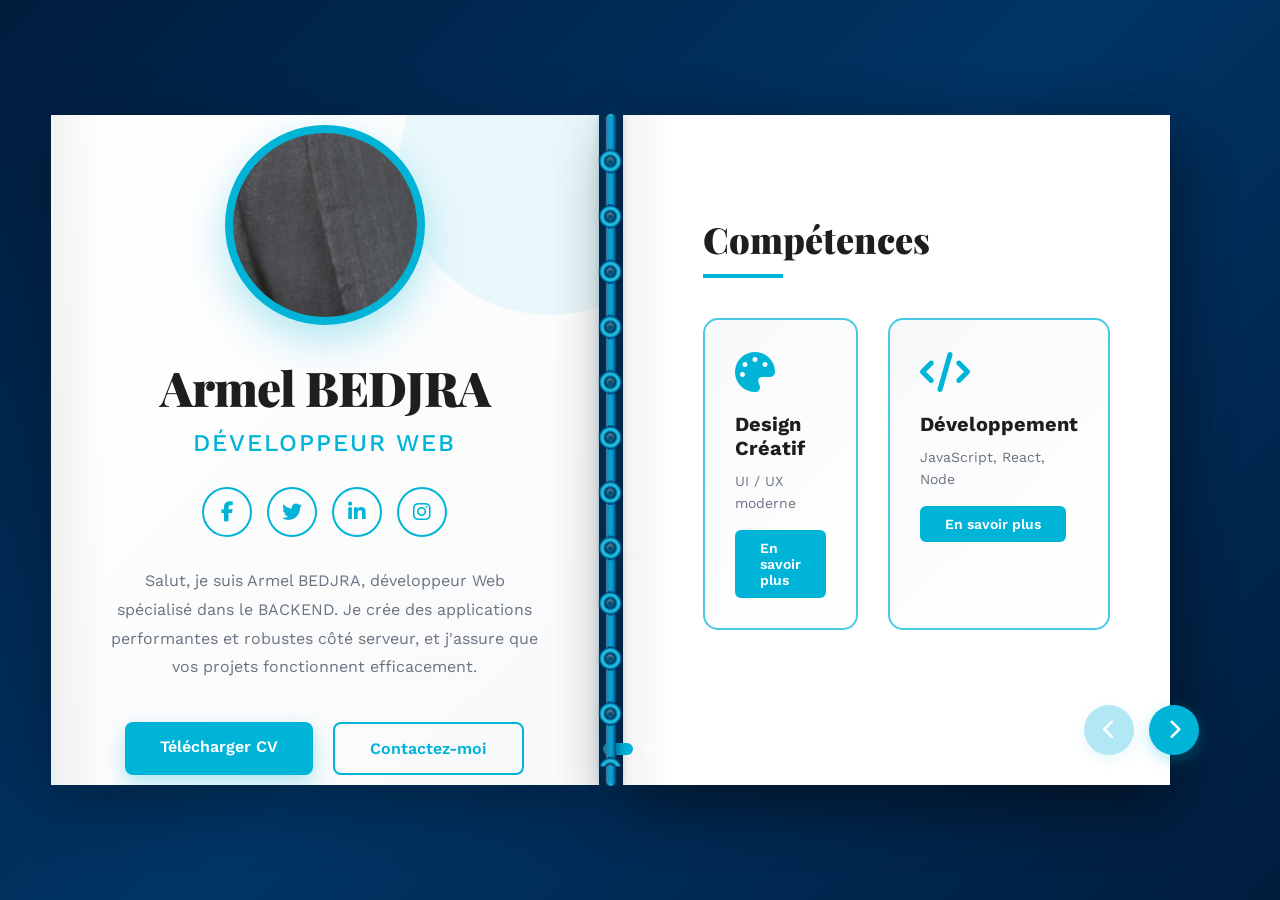
==== index.html @ 41045875 "Initial commit - portfolio" ====
<!DOCTYPE html>
<html lang="fr">

<head>
    <meta charset="UTF-8">
    <meta name="viewport" content="width=device-width, initial-scale=1.0">
    <title>Portfolio CV - Gordon Felix</title>

    <!-- Fonts -->
    <link
        href="https://fonts.googleapis.com/css2?family=Playfair+Display:wght@700;900&family=Work+Sans:wght@300;400;500;600&display=swap"
        rel="stylesheet">
    <link rel="stylesheet" href="https://cdnjs.cloudflare.com/ajax/libs/font-awesome/6.4.0/css/all.min.css">

    <!-- CSS -->
    <link rel="stylesheet" href="style.css">
    <link rel="stylesheet" href="Responsivite.css">
    <link rel="stylesheet" href="profil.css">
</head>

<body>

    <div class="book-container">
        <div class="book">

            <!-- Page 1 -->
            <div class="page page-left" id="page-1">
                <div class="deco-circle deco-1"></div>
                <div class="profile-section">
                    <div class="profile-image">
                        <img src="assets/profile.JPG" alt="Profil">
                    </div>
                    <h1 class="name">Armel BEDJRA</h1>
                    <p class="title">Développeur Web</p>

                    <div class="social-links">
                        <a href="#" class="social-link"><i class="fab fa-facebook-f"></i></a>
                        <a href="#" class="social-link"><i class="fab fa-twitter"></i></a>
                        <a href="#" class="social-link"><i class="fab fa-linkedin-in"></i></a>
                        <a href="#" class="social-link"><i class="fab fa-instagram"></i></a>
                    </div>

                    <p class="bio">
                        Salut, je suis Armel BEDJRA, développeur Web spécialisé dans le BACKEND.
                        Je crée des applications performantes et robustes côté serveur,
                        et j'assure que vos projets fonctionnent efficacement.
                    </p>

                    <div class="buttons">
                        <a href="#" class="btn btn-primary">Télécharger CV</a>
                        <a href="#" class="btn btn-secondary">Contactez-moi</a>
                    </div>
                </div>
            </div>


            <!-- Page 2 -->
            <div class="page page-right" id="page-2">
                <div class="deco-circle deco-2"></div>
                <div class="experience-section">
                    <h2 class="section-title">Expérience Professionnelle</h2>

                    <div class="timeline">
                        <div class="timeline-item">
                            <span class="job-period">2022 - 2025</span>
                            <h3 class="job-title">Développeur Web Senior</h3>
                            <p class="job-company">TechCorp Solutions</p>
                            <p class="job-description">
                                Développement d'applications web complexes utilisant React et Node.js.
                            </p>
                        </div>

                        <div class="timeline-item">
                            <span class="job-period">2020 - 2022</span>
                            <h3 class="job-title">Développeur Full Stack</h3>
                            <p class="job-company">Digital Agency Pro</p>
                            <p class="job-description">
                                Création de sites web et applications pour divers clients.
                            </p>
                        </div>

                        <div class="timeline-item">
                            <span class="job-period">2018 - 2020</span>
                            <h3 class="job-title">Développeur Web Junior</h3>
                            <p class="job-company">StartUp Innovations</p>
                            <p class="job-description">
                                Apprentissage et développement de compétences en développement web.
                            </p>
                        </div>
                    </div>
                </div>
            </div>

            <!-- Page 3 -->
            <div class="page page-right" id="page-3">
                <div class="skills-section">
                    <h2 class="section-title">Compétences</h2>

                    <div class="skills-grid">
                        <div class="skill-card">
                            <div class="skill-icon"><i class="fas fa-palette"></i></div>
                            <h3 class="skill-name">Design Créatif</h3>
                            <p class="skill-description">UI / UX moderne</p>
                            <a href="#" class="btn-read-more">En savoir plus</a>
                        </div>

                        <div class="skill-card">
                            <div class="skill-icon"><i class="fas fa-code"></i></div>
                            <h3 class="skill-name">Développement</h3>
                            <p class="skill-description">JavaScript, React, Node</p>
                            <a href="#" class="btn-read-more">En savoir plus</a>
                        </div>
                    </div>
                </div>
            </div>

        </div>

        <!-- Navigation -->
        <div class="page-indicator">
            <div class="page-dot active" data-page="1"></div>
            <div class="page-dot" data-page="2"></div>
            <div class="page-dot" data-page="3"></div>
        </div>

        <div class="nav-arrows">
            <button class="arrow-btn" id="prev-btn" disabled>
                <i class="fas fa-chevron-left"></i>
            </button>
            <button class="arrow-btn" id="next-btn">
                <i class="fas fa-chevron-right"></i>
            </button>
        </div>
    </div>

    <script src="script.js"></script>
</body>

</html>
---- style.css ----
* {
    margin: 0;
    padding: 0;
    box-sizing: border-box;
}

:root {
    --primary-blue: #00b4d8;
    --dark-blue: #0077b6;
    --accent-cyan: #48cae4;
    --bg-dark: #03045e;
    --text-dark: #1e1e1e;
    --text-light: #6b7280;
    --white: #ffffff;
    --shadow: rgba(0, 0, 0, 0.3);
}

body {
    font-family: 'Work Sans', sans-serif;
    background: linear-gradient(135deg, #001d3d 0%, #003566 50%, #001d3d 100%);
    min-height: 100vh;
    display: flex;
    justify-content: center;
    align-items: center;
    padding: 20px;
    perspective: 2000px;
    overflow-x: hidden;
}

.book-container {
    position: relative;
    width: 95%;



    max-width: 1400px;
    height: 670px;
    transform-style: preserve-3d;
    animation: floatIn 1.5s ease-out;
}

@keyframes floatIn {
    from {
        opacity: 0;
        transform: translateY(50px) rotateY(-15deg);
    }

    to {
        opacity: 1;
        transform: translateY(0) rotateY(0deg);
    }
}

.book {
    position: relative;
    width: 95%;



    height: 100%;
    display: flex;
    transform-style: preserve-3d;
}

/* ============================================
   RELIURE SPIRALE AVEC ANNEAUX CIRCULAIRES
   Adaptée aux couleurs du portfolio (bleu)
   ============================================ */

.book::before {
    content: '';
    position: absolute;
    top: 0;
    left: 50%;
    transform: translateX(-50%) translateZ(6px);
    width: 10px;
    height: 100%;
    background: linear-gradient(
        to right,
        #003566 0%,
        #0077b6 20%,
        #00b4d8 50%,
        #0077b6 80%,
        #003566 100%
    );
    border-radius: 5px;
    box-shadow: 
        0 0 15px rgba(0, 119, 182, 0.5),
        inset 2px 0 3px rgba(255, 255, 255, 0.3),
        -2px 0 8px rgba(0, 0, 0, 0.3),
        2px 0 8px rgba(0, 0, 0, 0.3);
    z-index: 20;
    pointer-events: none;
}

/* ============================================
   RELIURE SPIRALE AVEC ANNEAUX CIRCULAIRES
   Adaptée aux couleurs du portfolio (bleu)
   ============================================ */

.book::before {
    content: '';
    position: absolute;
    top: 0;
    left: 50%;
    transform: translateX(-50%) translateZ(6px);
    width: 10px;
    height: 100%;
    background: linear-gradient(
        to right,
        #003566 0%,
        #0077b6 20%,
        #00b4d8 50%,
        #0077b6 80%,
        #003566 100%
    );
    border-radius: 5px;
    box-shadow: 
        0 0 15px rgba(0, 119, 182, 0.5),
        inset 2px 0 3px rgba(255, 255, 255, 0.3),
        -2px 0 8px rgba(0, 0, 0, 0.3),
        2px 0 8px rgba(0, 0, 0, 0.3);
    z-index: 20;
    pointer-events: none;
}

.book::after {
    content: '';
    position: absolute;
    top: 20px;
    left: 50%;
    transform: translateX(-50%) translateZ(9px);
    width: 100%;
    height: calc(100% - 40px);
    z-index: 21;
    pointer-events: none;
    
    /* Anneaux de spirale répétés avec couleurs bleues */
    background-image: 
        /* Ombre intérieure de l'anneau */
        radial-gradient(circle 8px at center,
            rgba(0, 29, 61, 0.8) 0%,
            transparent 100%
        ),
        /* Anneau principal avec gradient bleu métallique */
        radial-gradient(circle 16px at center,
            transparent 0%,
            transparent 28%,
            #001d3d 28%,
            #003566 32%,
            #0077b6 36%,
            #00b4d8 42%,
            #48cae4 50%,
            #00b4d8 58%,
            #0077b6 64%,
            #003566 68%,
            #001d3d 72%,
            transparent 72%,
            transparent 100%
        ),
        /* Reflet brillant sur l'anneau */
        radial-gradient(ellipse 12px 6px at 48% 45%,
            rgba(255, 255, 255, 0.7) 0%,
            rgba(72, 202, 228, 0.4) 50%,
            transparent 100%
        );
    
    background-size: 40px 55px;
    background-position: center top;
    background-repeat: repeat-y;
}

/* ============================================
   MASQUER LA RELIURE SUR MOBILE
   ============================================ */

@media (max-width: 768px) {
    .book::before,
    .book::after {
        display: none;
    }
}

.page {
    position: absolute;
    width: calc(50% - 12px);
    height: 100%;
    background: var(--white);
    box-shadow: 0 20px 60px var(--shadow);
    padding: 60px;
    transform-origin: left center;
    transform-style: preserve-3d;
    transition: transform 1s cubic-bezier(0.645, 0.045, 0.355, 1);
    overflow-y: auto;
    overflow-x: hidden;
    
}

.page {
    transition:
        transform 1s cubic-bezier(0.645, 0.045, 0.355, 1),
        box-shadow 0.6s ease;
}


.page::-webkit-scrollbar {
    width: 6px;
}

.page::-webkit-scrollbar-track {
    background: #f1f1f1;
}

.page::-webkit-scrollbar-thumb {
    background: var(--primary-blue);
    border-radius: 3px;
}



.page::before {
    content: '';
    position: absolute;
    top: 0;
    left: 0;
    width: 95%;



    height: 100%;
    background: linear-gradient(90deg, rgba(0, 0, 0, 0.05) 0%, transparent 10%);
    pointer-events: none;
}

.page-left {
    left: 0;
    background: linear-gradient(135deg, #ffffff 0%, #f8f9fa 100%);
}

.page-right {
    left: calc(50% + 12px);
    transform-origin: left center;
}


.page.flipped {
    transform: rotateY(-180deg);
    pointer-events: none;
    box-shadow: -30px 0 50px rgba(0, 0, 0, 0.25);
}




/* Page 2 - Work Experience */
.experience-section {
    padding: 40px 20px;
}

.section-title {
    font-family: 'Playfair Display', serif;
    font-size: 36px;
    font-weight: 900;
    color: var(--text-dark);
    margin-bottom: 40px;
    position: relative;
    padding-bottom: 15px;
}

.section-title::after {
    content: '';
    position: absolute;
    bottom: 0;
    left: 0;
    width: 80px;
    height: 4px;
    background: var(--primary-blue);
}

.timeline {
    position: relative;
    padding-left: 30px;
    border-left: 3px solid var(--accent-cyan);
}

.timeline-item {
    margin-bottom: 35px;
    position: relative;
    animation: slideInRight 0.6s ease-out backwards;
}

.timeline-item:nth-child(2) {
    animation-delay: 0.1s;
}

.timeline-item:nth-child(3) {
    animation-delay: 0.2s;
}

@keyframes slideInRight {
    from {
        opacity: 0;
        transform: translateX(-30px);
    }
    to {
        opacity: 1;
        transform: translateX(0);
    }
}

.timeline-item::before {
    content: '';
    position: absolute;
    left: -37px;
    top: 5px;
    width: 15px;
    height: 15px;
    background: var(--primary-blue);
    border-radius: 50%;
    border: 3px solid var(--white);
    box-shadow: 0 0 0 3px var(--accent-cyan);
}

.job-period {
    display: inline-block;
    background: var(--accent-cyan);
    color: var(--white);
    padding: 5px 15px;
    border-radius: 20px;
    font-size: 13px;
    font-weight: 600;
    margin-bottom: 10px;
}

.job-title {
    font-size: 20px;
    font-weight: 700;
    color: var(--text-dark);
    margin-bottom: 5px;
}

.job-company {
    font-size: 16px;
    color: var(--primary-blue);
    font-weight: 600;
    margin-bottom: 10px;
}

.job-description {
    font-size: 14px;
    line-height: 1.7;
    color: var(--text-light);
}

/* Page 3 - Skills */
.skills-section {
    padding: 40px 20px;
}

.skills-grid {
    display: grid;
    grid-template-columns: repeat(2, 1fr);
    gap: 30px;
    margin-top: 30px;
}

.skill-card {
    background: linear-gradient(135deg, #f8f9fa 0%, #ffffff 100%);
    padding: 30px;
    border-radius: 15px;
    border: 2px solid var(--accent-cyan);
    transition: all 0.3s ease;
    animation: fadeInUp 0.6s ease-out backwards;
}

.skill-card:nth-child(1) {
    animation-delay: 0s;
}

.skill-card:nth-child(2) {
    animation-delay: 0.1s;
}

.skill-card:nth-child(3) {
    animation-delay: 0.2s;
}

.skill-card:nth-child(4) {
    animation-delay: 0.3s;
}

@keyframes fadeInUp {
    from {
        opacity: 0;
        transform: translateY(20px);
    }
    to {
        opacity: 1;
        transform: translateY(0);
    }
}

.skill-card:hover {
    transform: translateY(-10px);
    box-shadow: 0 15px 40px rgba(0, 180, 216, 0.2);
    border-color: var(--primary-blue);
}

.skill-icon {
    font-size: 40px;
    color: var(--primary-blue);
    margin-bottom: 15px;
}

.skill-name {
    font-size: 20px;
    font-weight: 700;
    color: var(--text-dark);
    margin-bottom: 10px;
}

.skill-description {
    font-size: 14px;
    line-height: 1.6;
    color: var(--text-light);
    margin-bottom: 15px;
}

.btn-read-more {
    background: var(--primary-blue);
    color: var(--white);
    padding: 10px 25px;
    border-radius: 6px;
    font-size: 14px;
    font-weight: 600;
    text-decoration: none;
    display: inline-block;
    transition: all 0.3s ease;
}

.btn-read-more:hover {
    background: var(--dark-blue);
    transform: translateX(5px);
}

/* Navigation */
.nav-arrows {
    position: absolute;
    bottom: 30px;
    right: 30px;
    display: flex;
    gap: 15px;
    z-index: 1000;
}

.arrow-btn {
    width: 50px;
    height: 50px;
    border-radius: 50%;
    background: var(--primary-blue);
    color: var(--white);
    border: none;
    cursor: pointer;
    display: flex;
    align-items: center;
    justify-content: center;
    font-size: 20px;
    transition: all 0.3s ease;
    box-shadow: 0 5px 15px rgba(0, 180, 216, 0.3);
}

.arrow-btn:hover:not(:disabled) {
    background: var(--dark-blue);
    transform: scale(1.1);
    box-shadow: 0 8px 25px rgba(0, 180, 216, 0.5);
}

.arrow-btn:disabled {
    opacity: 0.3;
    cursor: not-allowed;
}

.page-indicator {
    position: absolute;
    bottom: 30px;
    left: 50%;
    transform: translateX(-50%);
    display: flex;
    gap: 10px;
    z-index: 1000;
}

.page-dot {
    width: 12px;
    height: 12px;
    border-radius: 50%;
    background: rgba(255, 255, 255, 0.3);
    cursor: pointer;
    transition: all 0.3s ease;
}

.page-dot.active {
    background: var(--primary-blue);
    width: 30px;
    border-radius: 6px;
}

/* Decorative elements */
.deco-circle {
    position: absolute;
    border-radius: 50%;
    background: var(--accent-cyan);
    opacity: 0.1;
    pointer-events: none;
}

.deco-1 {
    width: 300px;
    height: 300px;
    top: -100px;
    right: -100px;
}

.deco-2 {
    width: 200px;
    height: 200px;
    bottom: -50px;
    left: -50px;
}
---- Responsivite.css ----
/* ============================================
   RESPONSIVE STYLES - AMÉLIORATIONS
   ============================================ */

/* Tablettes et écrans moyens */
@media (max-width: 1200px) {
    .book-container {
        height: 650px;
        max-width: 1000px;
    }

    .page {
        padding: 50px 40px;
    }

    .name {
        font-size: 42px;
    }

    .title {
        font-size: 20px;
    }

    .profile-image {
        width: 180px;
        height: 180px;
    }

    .profile-image i {
        font-size: 70px;
    }

    .section-title {
        font-size: 32px;
    }

    .skills-grid {
        gap: 20px;
    }

    .skill-card {
        padding: 25px;
    }
}

/* Tablettes portrait */
@media (max-width: 992px) {
    body {
        padding: 15px;
    }

    .book-container {
        height: 600px;
        max-width: 800px;
    }

    .page {
        padding: 40px 30px;
    }

    .name {
        font-size: 36px;
    }

    .title {
        font-size: 18px;
        letter-spacing: 1px;
    }

    .profile-image {
        width: 160px;
        height: 160px;
        margin-bottom: 25px;
    }

    .profile-image i {
        font-size: 60px;
    }

    .bio {
        font-size: 15px;
        margin-bottom: 30px;
    }

    .section-title {
        font-size: 28px;
        margin-bottom: 30px;
    }

    .timeline {
        padding-left: 25px;
    }

    .timeline-item {
        margin-bottom: 30px;
    }

    .job-title {
        font-size: 18px;
    }

    .skills-grid {
        grid-template-columns: 1fr;
        gap: 20px;
    }

    .nav-arrows {
        bottom: 20px;
        right: 20px;
    }

    .arrow-btn {
        width: 45px;
        height: 45px;
        font-size: 18px;
    }

    .page-indicator {
        bottom: 20px;
    }
}

/* Mobile paysage et petites tablettes */
@media (max-width: 768px) {
    body {
        padding: 10px;
        perspective: none;
        align-items: flex-start;
        padding-top: 20px;
    }

    .book-container {
        height: auto;
        min-height: auto;
        max-width: 100%;
        animation: none;
    }

    .book {
        flex-direction: column;
        transform-style: flat;
    }

    .page {
        position: relative !important;
        width: 100% !important;
        left: 0 !important;
        transform: none !important;
        margin-bottom: 20px;
        padding: 40px 25px;
        min-height: auto;
        box-shadow: 0 10px 30px rgba(0, 0, 0, 0.2);
    }

    .page.flipped {
        transform: none !important;
        pointer-events: auto;
    }

    .page::before {
        display: none;
    }

    .profile-section {
        height: auto;
        padding: 20px 0;
    }

    .profile-image {
        width: 140px;
        height: 140px;
        margin-bottom: 20px;
        border: 6px solid var(--primary-blue);
    }

    .profile-image i {
        font-size: 50px;
    }

    .name {
        font-size: 32px;
        margin-bottom: 8px;
    }

    .title {
        font-size: 16px;
        margin-bottom: 25px;
        letter-spacing: 1px;
    }

    .social-links {
        gap: 12px;
        margin-bottom: 25px;
    }

    .social-link {
        width: 45px;
        height: 45px;
        font-size: 18px;
    }

    .bio {
        font-size: 14px;
        line-height: 1.7;
        margin-bottom: 25px;
        padding: 0 10px;
    }

    .buttons {
        flex-direction: column;
        width: 95%;



        gap: 15px;
    }

    .btn {
        width: 95%;



        padding: 14px 30px;
        font-size: 15px;
    }

    .experience-section,
    .skills-section {
        padding: 30px 15px;
    }

    .section-title {
        font-size: 26px;
        margin-bottom: 25px;
    }

    .section-title::after {
        width: 60px;
        height: 3px;
    }

    .timeline {
        padding-left: 20px;
        border-left-width: 2px;
    }

    .timeline-item {
        margin-bottom: 25px;
    }

    .timeline-item::before {
        left: -27px;
        width: 12px;
        height: 12px;
    }

    .job-period {
        font-size: 12px;
        padding: 4px 12px;
    }

    .job-title {
        font-size: 17px;
    }

    .job-company {
        font-size: 15px;
    }

    .job-description {
        font-size: 13px;
    }

    .skills-grid {
        grid-template-columns: 1fr;
        gap: 15px;
    }

    .skill-card {
        padding: 25px 20px;
    }

    .skill-icon {
        font-size: 35px;
    }

    .skill-name {
        font-size: 18px;
    }

    .skill-description {
        font-size: 13px;
    }

    .nav-arrows {
        bottom: 15px;
        right: 15px;
        gap: 10px;
    }

    .arrow-btn {
        width: 40px;
        height: 40px;
        font-size: 16px;
    }

    .page-indicator {
        bottom: 15px;
        gap: 8px;
    }

    .page-dot {
        width: 10px;
        height: 10px;
    }

    .page-dot.active {
        width: 24px;
    }

    .deco-1,
    .deco-2 {
        display: none;
    }
}

/* Petits mobiles */
@media (max-width: 480px) {
    body {
        padding: 5px;
    }

    .page {
        padding: 30px 20px;
        margin-bottom: 15px;
    }

    .profile-image {
        width: 120px;
        height: 120px;
        margin-bottom: 15px;
        border-width: 5px;
    }

    .profile-image i {
        font-size: 45px;
    }

    .name {
        font-size: 28px;
        letter-spacing: 0;
    }

    .title {
        font-size: 14px;
        margin-bottom: 20px;
    }

    .social-links {
        gap: 10px;
        margin-bottom: 20px;
    }

    .social-link {
        width: 40px;
        height: 40px;
        font-size: 16px;
    }

    .bio {
        font-size: 13px;
        margin-bottom: 20px;
    }

    .btn {
        padding: 12px 25px;
        font-size: 14px;
    }

    .section-title {
        font-size: 24px;
        margin-bottom: 20px;
    }

    .section-title::after {
        width: 50px;
    }

    .timeline {
        padding-left: 18px;
    }

    .timeline-item::before {
        left: -25px;
        width: 10px;
        height: 10px;
    }

    .job-title {
        font-size: 16px;
    }

    .job-company {
        font-size: 14px;
    }

    .job-description {
        font-size: 12px;
    }

    .skill-card {
        padding: 20px 15px;
    }

    .skill-icon {
        font-size: 32px;
    }

    .skill-name {
        font-size: 17px;
    }

    .skill-description {
        font-size: 12px;
    }

    .btn-read-more {
        padding: 8px 20px;
        font-size: 13px;
    }

    .nav-arrows {
        bottom: 10px;
        right: 10px;
    }

    .arrow-btn {
        width: 36px;
        height: 36px;
        font-size: 14px;
    }
}

/* Très petits mobiles */
@media (max-width: 360px) {
    .page {
        padding: 25px 15px;
    }

    .name {
        font-size: 24px;
    }

    .title {
        font-size: 13px;
    }

    .profile-image {
        width: 100px;
        height: 100px;
    }

    .profile-image i {
        font-size: 40px;
    }

    .section-title {
        font-size: 22px;
    }

    .job-title {
        font-size: 15px;
    }

    .skill-name {
        font-size: 16px;
    }
}

/* Mode paysage mobile */
@media (max-height: 600px) and (orientation: landscape) {
    body {
        align-items: flex-start;
        padding: 10px;
    }

    .book-container {
        margin: 10px 0;
    }

    .page {
        padding: 30px 20px;
    }

    .profile-section {
        padding: 10px 0;
    }

    .profile-image {
        width: 120px;
        height: 120px;
        margin-bottom: 15px;
    }

    .name {
        font-size: 28px;
        margin-bottom: 5px;
    }

    .title {
        font-size: 16px;
        margin-bottom: 15px;
    }

    .bio {
        margin-bottom: 15px;
    }

    .section-title {
        margin-bottom: 20px;
    }
}
---- profil.css ----
/* Page 1 - Profile */
.profile-section {
    display: flex;
    flex-direction: column;
    align-items: center;
    justify-content: center;
    height: 100%;
    text-align: center;
    position: relative;
}

.profile-image {
    width: 200px;
    height: 200px;
    border-radius: 50%;
    border: 8px solid var(--primary-blue);
    overflow: hidden;
    margin-bottom: 30px;
    box-shadow: 0 15px 40px rgba(0, 180, 216, 0.3);
    background: linear-gradient(135deg, var(--primary-blue), var(--accent-cyan));
    display: flex;
    align-items: center;
    justify-content: center;
    animation: pulse 3s ease-in-out infinite;
    flex-shrink: 0;
}

@keyframes pulse {
    0%, 100% {
        transform: scale(1);
        box-shadow: 0 15px 40px rgba(0, 180, 216, 0.3);
    }
    50% {
        transform: scale(1.05);
        box-shadow: 0 20px 50px rgba(0, 180, 216, 0.5);
    }
}

.profile-image i {
    font-size: 80px;
    color: var(--white);
}

.name {
    font-family: 'Playfair Display', serif;
    font-size: 48px;
    font-weight: 900;
    color: var(--text-dark);
    margin-bottom: 10px;
    letter-spacing: -1px;
}

.title {
    font-size: 24px;
    color: var(--primary-blue);
    font-weight: 500;
    margin-bottom: 30px;
    letter-spacing: 2px;
    text-transform: uppercase;
}

.social-links {
    display: flex;
    gap: 15px;
    margin-bottom: 30px;
    flex-wrap: wrap;
    justify-content: center;
}

.social-link {
    width: 50px;
    height: 50px;
    border: 2px solid var(--primary-blue);
    border-radius: 50%;
    display: flex;
    align-items: center;
    justify-content: center;
    color: var(--primary-blue);
    text-decoration: none;
    transition: all 0.3s ease;
    font-size: 20px;
}

.social-link:hover {
    background: var(--primary-blue);
    color: var(--white);
    transform: translateY(-5px) scale(1.1);
    box-shadow: 0 10px 25px rgba(0, 180, 216, 0.4);
}

.bio {
    font-size: 16px;
    line-height: 1.8;
    color: var(--text-light);
    max-width: 500px;
    margin-bottom: 40px;
}

.buttons {
    display: flex;
    gap: 20px;
    flex-wrap: wrap;
    justify-content: center;
}

.btn {
    padding: 15px 35px;
    border: none;
    border-radius: 8px;
    font-size: 16px;
    font-weight: 600;
    cursor: pointer;
    transition: all 0.3s ease;
    text-decoration: none;
    display: inline-block;
}

.btn-primary {
    background: var(--primary-blue);
    color: var(--white);
    box-shadow: 0 8px 20px rgba(0, 180, 216, 0.3);
}

.btn-primary:hover {
    background: var(--dark-blue);
    transform: translateY(-3px);
    box-shadow: 0 12px 30px rgba(0, 180, 216, 0.5);
}

.btn-secondary {
    background: transparent;
    color: var(--primary-blue);
    border: 2px solid var(--primary-blue);
}

.btn-secondary:hover {
    background: var(--primary-blue);
    color: var(--white);
    transform: translateY(-3px);
}
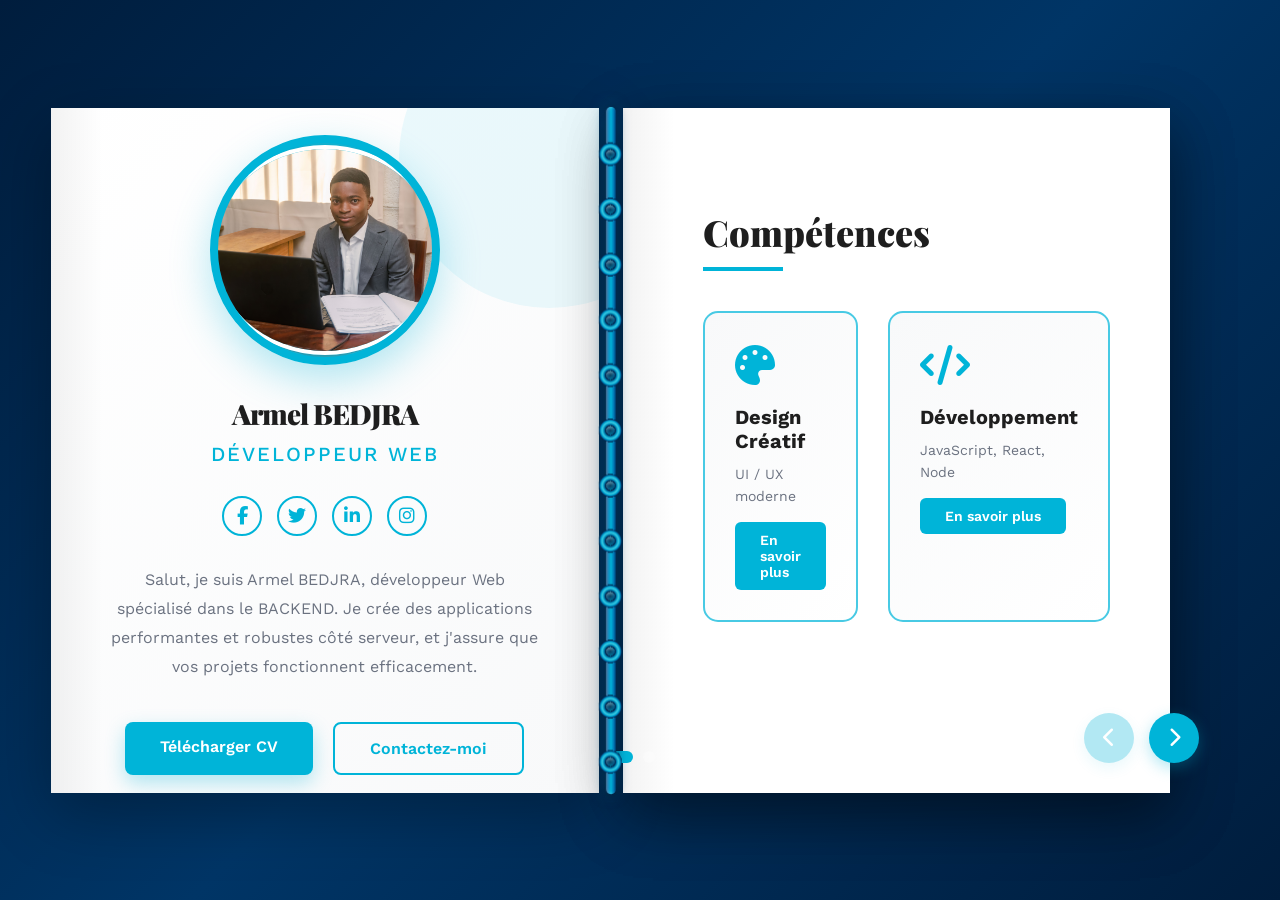
==== commit 7eea491b: "Finale VRAI" ====
--- a/index.html
+++ b/index.html
@@ -4,7 +4,7 @@
 <head>
     <meta charset="UTF-8">
     <meta name="viewport" content="width=device-width, initial-scale=1.0">
-    <title>Portfolio CV - Gordon Felix</title>
+    <title>Portfolio - Armel bedjra</title>
 
     <!-- Fonts -->
     <link
@@ -15,7 +15,7 @@
     <!-- CSS -->
     <link rel="stylesheet" href="style.css">
     <link rel="stylesheet" href="Responsivite.css">
-    <link rel="stylesheet" href="profil.css">
+    <link rel="stylesheet" href="page1.css">
 </head>
 
 <body>
@@ -30,7 +30,7 @@
                     <div class="profile-image">
                         <img src="assets/profile.JPG" alt="Profil">
                     </div>
-                    <h1 class="name">Armel BEDJRA</h1>
+                    <h6 class="name">Armel BEDJRA</h6>
                     <p class="title">Développeur Web</p>
 
                     <div class="social-links">
--- a/style.css
+++ b/style.css
@@ -30,11 +30,8 @@
 .book-container {
     position: relative;
     width: 95%;
-
-
-
     max-width: 1400px;
-    height: 670px;
+    height: 685px;
     transform-style: preserve-3d;
     animation: floatIn 1.5s ease-out;
 }
--- a/page1.css
+++ b/page1.css
@@ -0,0 +1,156 @@
+
+/* Page 1 - Profile */
+.profile-section {
+    display: flex;
+    flex-direction: column;
+    align-items: center;
+    justify-content: center;
+    height: 100%;
+    text-align: center;
+    position: relative;
+}
+
+.profile-image {
+    width: 230px;
+    height: 230px;
+    border-radius: 50%;
+    border: 8px solid var(--primary-blue);
+    overflow: hidden;
+    margin-bottom: 30px;
+    box-shadow: 0 15px 40px rgba(0, 180, 216, 0.3);
+    background: linear-gradient(135deg, var(--primary-blue), var(--accent-cyan));
+    display: flex;
+    align-items: center;
+    justify-content: center;
+    flex-shrink: 0;
+    margin-top: 10px;
+}
+
+.profile-image img {
+    width: 230px;            /* largeur de l'image */
+    height:210px;           /* hauteur de l'image */
+    border-radius: 50%;      /* rend l'image ronde */
+    object-fit: cover;       /* recadre l'image pour qu'elle remplisse le cercle */
+    border: 4px solid #fff;  /* contour blanc autour */
+    box-shadow: 0 4px 12px rgba(0,0,0,0.3); /* ombre pour effet 3D */
+    transition: transform 0.3s ease; /* transition pour effet au survol */
+}
+
+.profile-image img:hover {
+    transform: scale(1.1);   /* effet zoom au survol */
+}
+
+
+@keyframes pulse {
+    0%, 100% {
+        transform: scale(1);
+        box-shadow: 0 15px 40px rgba(0, 180, 216, 0.3);
+    }
+    50% {
+        transform: scale(1.05);
+        box-shadow: 0 20px 50px rgba(0, 180, 216, 0.5);
+    }
+}
+
+.profile-image i {
+    font-size: 80px;
+    color: var(--white);
+}
+
+.name {
+    font-family: 'Playfair Display', serif;
+    font-size: 28px;
+    font-weight: 900;
+    color: var(--text-dark);
+    margin-bottom: 10px;
+    letter-spacing: -1px;
+}
+
+.title {
+    font-size: 20px;
+    color: var(--primary-blue);
+    font-weight: 500;
+    margin-bottom: 30px;
+    letter-spacing: 2px;
+    text-transform: uppercase;
+}
+
+.social-links {
+    display: flex;
+    gap: 15px;
+    margin-bottom: 30px;
+    flex-wrap: wrap;
+    justify-content: center;
+}
+
+.social-link {
+    width: 40px;
+    height: 40px;
+    border: 2px solid var(--primary-blue);
+    border-radius: 50%;
+    display: flex;
+    align-items: center;
+    justify-content: center;
+    color: var(--primary-blue);
+    text-decoration: none;
+    transition: all 0.3s ease;
+    font-size: 18px;
+}
+
+.social-link:hover {
+    background: var(--primary-blue);
+    color: var(--white);
+    transform: translateY(-5px) scale(1.1);
+    box-shadow: 0 10px 25px rgba(0, 180, 216, 0.4);
+}
+
+.bio {
+    font-size: 16px;
+    line-height: 1.8;
+    color: var(--text-light);
+    max-width: 500px;
+    margin-bottom: 40px;
+}
+
+.buttons {
+    display: flex;
+    gap: 20px;
+    flex-wrap: wrap;
+    justify-content: center;
+}
+
+.btn {
+    padding: 15px 35px;
+    border: none;
+    border-radius: 8px;
+    font-size: 16px;
+    font-weight: 600;
+    cursor: pointer;
+    transition: all 0.3s ease;
+    text-decoration: none;
+    display: inline-block;
+}
+
+.btn-primary {
+    background: var(--primary-blue);
+    color: var(--white);
+    box-shadow: 0 8px 20px rgba(0, 180, 216, 0.3);
+}
+
+.btn-primary:hover {
+    background: var(--dark-blue);
+    transform: translateY(-3px);
+    box-shadow: 0 12px 30px rgba(0, 180, 216, 0.5);
+}
+
+.btn-secondary {
+    background: transparent;
+    color: var(--primary-blue);
+    border: 2px solid var(--primary-blue);
+}
+
+.btn-secondary:hover {
+    background: var(--primary-blue);
+    color: var(--white);
+    transform: translateY(-3px);
+}
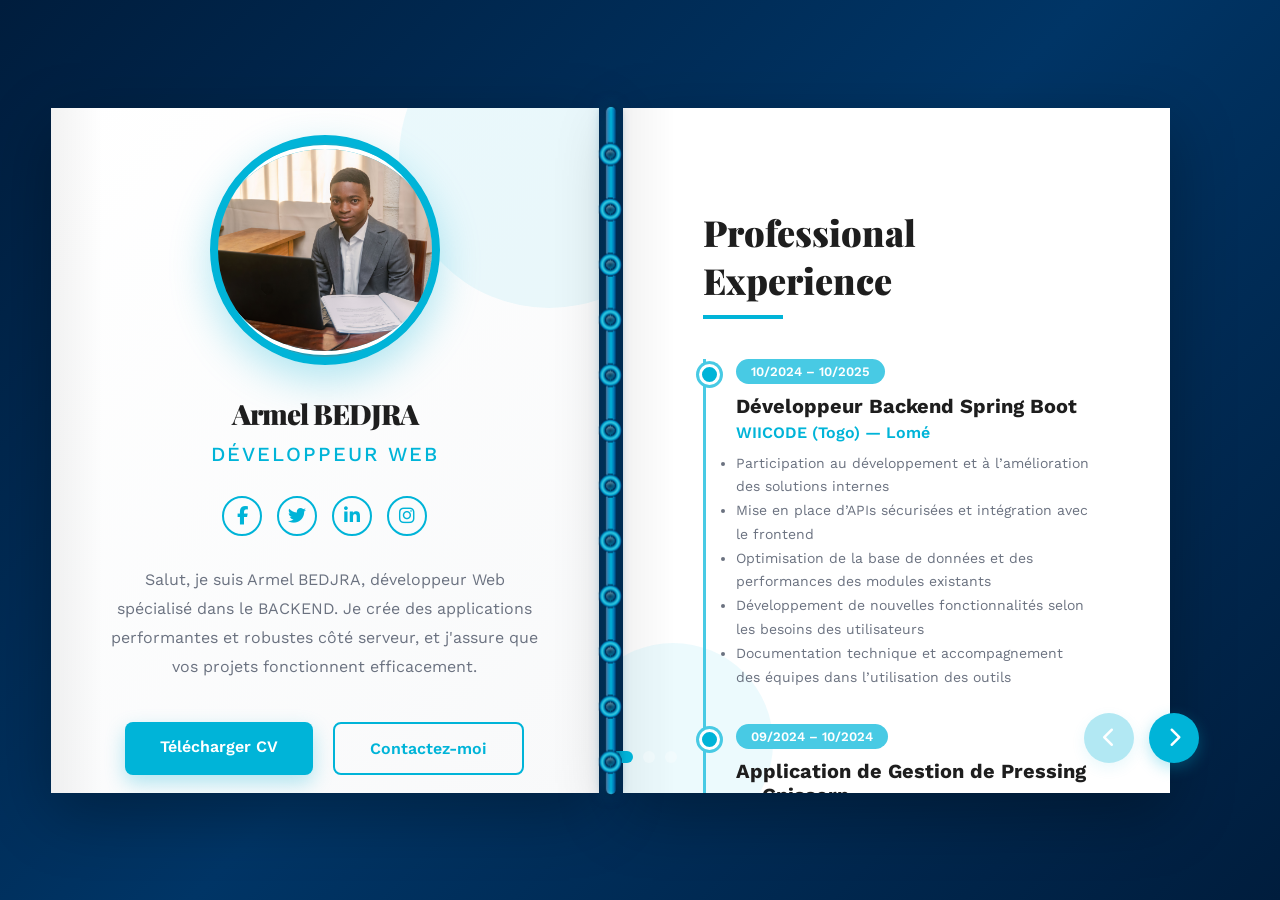
==== commit bb6b5f2e: "Finale VRAI" ====
--- a/index.html
+++ b/index.html
@@ -16,6 +16,7 @@
     <link rel="stylesheet" href="style.css">
     <link rel="stylesheet" href="Responsivite.css">
     <link rel="stylesheet" href="page1.css">
+    <link rel="stylesheet" href="page2.css">
 </head>
 
 <body>
@@ -58,41 +59,52 @@
             <div class="page page-right" id="page-2">
                 <div class="deco-circle deco-2"></div>
                 <div class="experience-section">
-                    <h2 class="section-title">Expérience Professionnelle</h2>
+                    <h2 class="section-title">Professional Experience</h2>
 
                     <div class="timeline">
+                        <!-- Expérience 1 -->
                         <div class="timeline-item">
-                            <span class="job-period">2022 - 2025</span>
-                            <h3 class="job-title">Développeur Web Senior</h3>
-                            <p class="job-company">TechCorp Solutions</p>
-                            <p class="job-description">
-                                Développement d'applications web complexes utilisant React et Node.js.
-                            </p>
+                            <span class="job-period">10/2024 – 10/2025</span>
+                            <h3 class="job-title">Développeur Backend Spring Boot</h3>
+                            <p class="job-company">WIICODE (Togo) — Lomé</p>
+                            <ul class="job-description">
+                                <li>Participation au développement et à l’amélioration des solutions internes</li>
+                                <li>Mise en place d’APIs sécurisées et intégration avec le frontend</li>
+                                <li>Optimisation de la base de données et des performances des modules existants</li>
+                                <li>Développement de nouvelles fonctionnalités selon les besoins des utilisateurs</li>
+                                <li>Documentation technique et accompagnement des équipes dans l’utilisation des outils
+                                </li>
+                            </ul>
                         </div>
 
+                        <!-- Expérience 2 -->
                         <div class="timeline-item">
-                            <span class="job-period">2020 - 2022</span>
-                            <h3 class="job-title">Développeur Full Stack</h3>
-                            <p class="job-company">Digital Agency Pro</p>
-                            <p class="job-description">
-                                Création de sites web et applications pour divers clients.
-                            </p>
+                            <span class="job-period">09/2024 – 10/2024</span>
+                            <h3 class="job-title">Application de Gestion de Pressing — Gnisserp</h3>
+                            <p class="job-company">Lomé</p>
+                            <ul class="job-description">
+                                <li>Contribution sur la partie frontend pour améliorer l’interface utilisateur et la
+                                    fluidité des interactions</li>
+                            </ul>
                         </div>
 
+                        <!-- Expérience 3 -->
                         <div class="timeline-item">
-                            <span class="job-period">2018 - 2020</span>
-                            <h3 class="job-title">Développeur Web Junior</h3>
-                            <p class="job-company">StartUp Innovations</p>
-                            <p class="job-description">
-                                Apprentissage et développement de compétences en développement web.
-                            </p>
+                            <span class="job-period">Stage (Date précise)</span>
+                            <h3 class="job-title">Stage en développement web</h3>
+                            <p class="job-company">Defitech</p>
+                            <ul class="job-description">
+                                <li>Développement d’une application de gestion des paiements de scolarité, incluant
+                                    l’inscription des étudiants et l’enregistrement des paiements</li>
+                            </ul>
                         </div>
                     </div>
                 </div>
             </div>
 
-            <!-- Page 3 -->
-            <div class="page page-right" id="page-3">
+
+            <!-- Page 3 
+            <div class="page page-right" id="page-2">
                 <div class="skills-section">
                     <h2 class="section-title">Compétences</h2>
 
@@ -113,6 +125,7 @@
                     </div>
                 </div>
             </div>
+            -->
 
         </div>
 
--- a/style.css
+++ b/style.css
@@ -249,106 +249,6 @@
 
 
 
-/* Page 2 - Work Experience */
-.experience-section {
-    padding: 40px 20px;
-}
-
-.section-title {
-    font-family: 'Playfair Display', serif;
-    font-size: 36px;
-    font-weight: 900;
-    color: var(--text-dark);
-    margin-bottom: 40px;
-    position: relative;
-    padding-bottom: 15px;
-}
-
-.section-title::after {
-    content: '';
-    position: absolute;
-    bottom: 0;
-    left: 0;
-    width: 80px;
-    height: 4px;
-    background: var(--primary-blue);
-}
-
-.timeline {
-    position: relative;
-    padding-left: 30px;
-    border-left: 3px solid var(--accent-cyan);
-}
-
-.timeline-item {
-    margin-bottom: 35px;
-    position: relative;
-    animation: slideInRight 0.6s ease-out backwards;
-}
-
-.timeline-item:nth-child(2) {
-    animation-delay: 0.1s;
-}
-
-.timeline-item:nth-child(3) {
-    animation-delay: 0.2s;
-}
-
-@keyframes slideInRight {
-    from {
-        opacity: 0;
-        transform: translateX(-30px);
-    }
-    to {
-        opacity: 1;
-        transform: translateX(0);
-    }
-}
-
-.timeline-item::before {
-    content: '';
-    position: absolute;
-    left: -37px;
-    top: 5px;
-    width: 15px;
-    height: 15px;
-    background: var(--primary-blue);
-    border-radius: 50%;
-    border: 3px solid var(--white);
-    box-shadow: 0 0 0 3px var(--accent-cyan);
-}
-
-.job-period {
-    display: inline-block;
-    background: var(--accent-cyan);
-    color: var(--white);
-    padding: 5px 15px;
-    border-radius: 20px;
-    font-size: 13px;
-    font-weight: 600;
-    margin-bottom: 10px;
-}
-
-.job-title {
-    font-size: 20px;
-    font-weight: 700;
-    color: var(--text-dark);
-    margin-bottom: 5px;
-}
-
-.job-company {
-    font-size: 16px;
-    color: var(--primary-blue);
-    font-weight: 600;
-    margin-bottom: 10px;
-}
-
-.job-description {
-    font-size: 14px;
-    line-height: 1.7;
-    color: var(--text-light);
-}
-
 /* Page 3 - Skills */
 .skills-section {
     padding: 40px 20px;
--- a/page2.css
+++ b/page2.css
@@ -0,0 +1,101 @@
+
+
+/* Page 2 - Work Experience */
+.experience-section {
+    padding: 40px 20px;
+}
+
+.section-title {
+    font-family: 'Playfair Display', serif;
+    font-size: 36px;
+    font-weight: 900;
+    color: var(--text-dark);
+    margin-bottom: 40px;
+    position: relative;
+    padding-bottom: 15px;
+}
+
+.section-title::after {
+    content: '';
+    position: absolute;
+    bottom: 0;
+    left: 0;
+    width: 80px;
+    height: 4px;
+    background: var(--primary-blue);
+}
+
+.timeline {
+    position: relative;
+    padding-left: 30px;
+    border-left: 3px solid var(--accent-cyan);
+}
+
+.timeline-item {
+    margin-bottom: 35px;
+    position: relative;
+    animation: slideInRight 0.6s ease-out backwards;
+}
+
+.timeline-item:nth-child(2) {
+    animation-delay: 0.1s;
+}
+
+.timeline-item:nth-child(3) {
+    animation-delay: 0.2s;
+}
+
+@keyframes slideInRight {
+    from {
+        opacity: 0;
+        transform: translateX(-30px);
+    }
+    to {
+        opacity: 1;
+        transform: translateX(0);
+    }
+}
+
+.timeline-item::before {
+    content: '';
+    position: absolute;
+    left: -37px;
+    top: 5px;
+    width: 15px;
+    height: 15px;
+    background: var(--primary-blue);
+    border-radius: 50%;
+    border: 3px solid var(--white);
+    box-shadow: 0 0 0 3px var(--accent-cyan);
+}
+
+.job-period {
+    display: inline-block;
+    background: var(--accent-cyan);
+    color: var(--white);
+    padding: 5px 15px;
+    border-radius: 20px;
+    font-size: 13px;
+    font-weight: 600;
+    margin-bottom: 10px;
+}
+
+.job-title {
+    font-size: 20px;
+    font-weight: 700;
+    color: var(--text-dark);
+    margin-bottom: 5px;
+}
+
+.job-company {
+    font-size: 16px;
+    color: var(--primary-blue);
+    font-weight: 600;
+    margin-bottom: 10px;
+}
+
+.job-description {
+    font-size: 14px;
+    line-height: 1.7;
+    color: var(--text-light);
+}
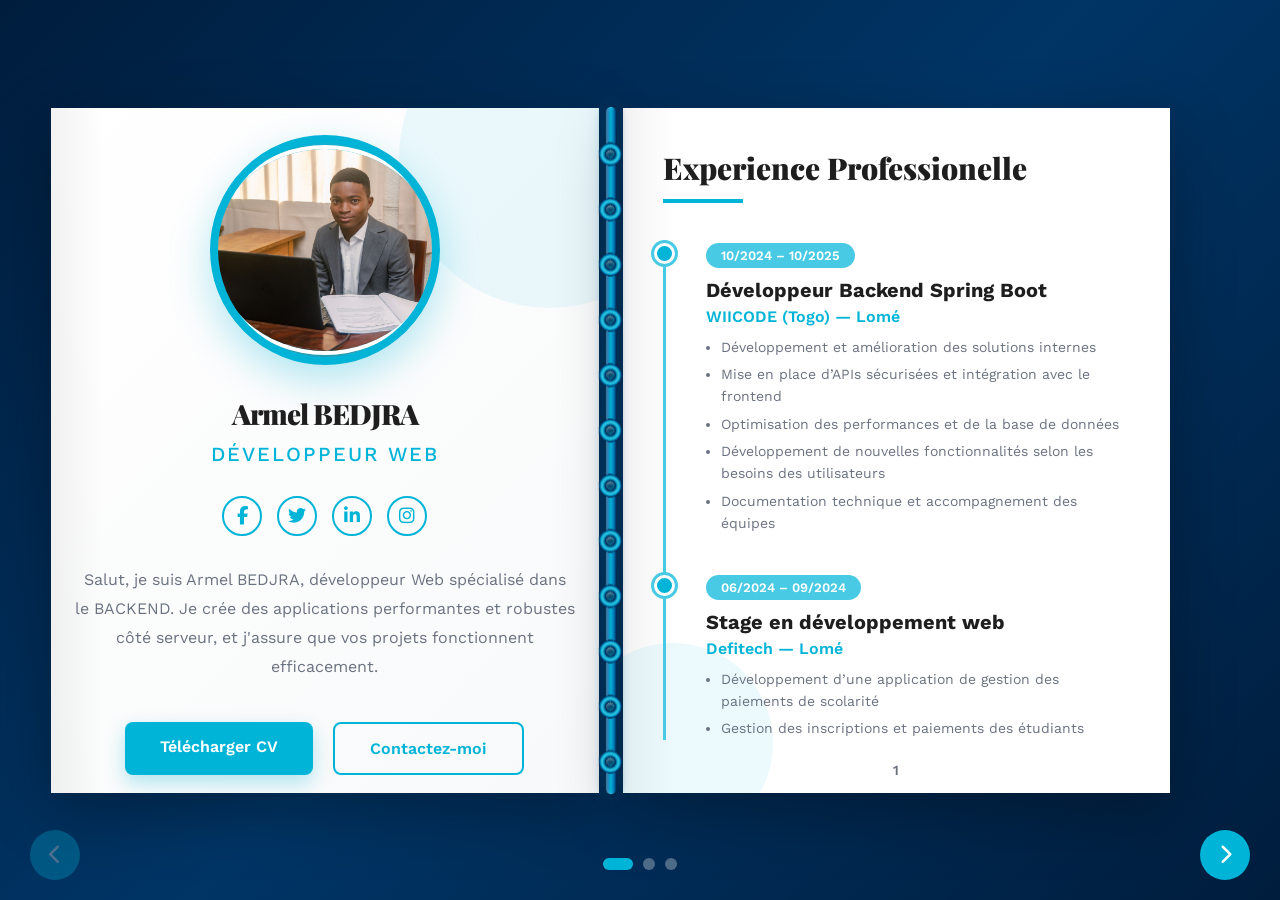
==== commit 799be07b: "Finale VRAI" ====
--- a/index.html
+++ b/index.html
@@ -59,8 +59,7 @@
             <div class="page page-right" id="page-2">
                 <div class="deco-circle deco-2"></div>
                 <div class="experience-section">
-                    <h2 class="section-title">Professional Experience</h2>
-
+                    <h2 class="section-title"> Experience Professionelle</h2>
                     <div class="timeline">
                         <!-- Expérience 1 -->
                         <div class="timeline-item">
@@ -68,82 +67,55 @@
                             <h3 class="job-title">Développeur Backend Spring Boot</h3>
                             <p class="job-company">WIICODE (Togo) — Lomé</p>
                             <ul class="job-description">
-                                <li>Participation au développement et à l’amélioration des solutions internes</li>
+                                <li>Développement et amélioration des solutions internes</li>
                                 <li>Mise en place d’APIs sécurisées et intégration avec le frontend</li>
-                                <li>Optimisation de la base de données et des performances des modules existants</li>
+                                <li>Optimisation des performances et de la base de données</li>
                                 <li>Développement de nouvelles fonctionnalités selon les besoins des utilisateurs</li>
-                                <li>Documentation technique et accompagnement des équipes dans l’utilisation des outils
-                                </li>
+                                <li>Documentation technique et accompagnement des équipes</li>
                             </ul>
                         </div>
 
                         <!-- Expérience 2 -->
                         <div class="timeline-item">
-                            <span class="job-period">09/2024 – 10/2024</span>
-                            <h3 class="job-title">Application de Gestion de Pressing — Gnisserp</h3>
-                            <p class="job-company">Lomé</p>
+                            <span class="job-period">06/2024 – 09/2024</span>
+                            <h3 class="job-title">Stage en développement web</h3>
+                            <p class="job-company">Defitech — Lomé</p>
                             <ul class="job-description">
-                                <li>Contribution sur la partie frontend pour améliorer l’interface utilisateur et la
-                                    fluidité des interactions</li>
-                            </ul>
-                        </div>
-
-                        <!-- Expérience 3 -->
-                        <div class="timeline-item">
-                            <span class="job-period">Stage (Date précise)</span>
-                            <h3 class="job-title">Stage en développement web</h3>
-                            <p class="job-company">Defitech</p>
-                            <ul class="job-description">
-                                <li>Développement d’une application de gestion des paiements de scolarité, incluant
-                                    l’inscription des étudiants et l’enregistrement des paiements</li>
+                                <li>Développement d’une application de gestion des paiements de scolarité</li>
+                                <li>Gestion des inscriptions et paiements des étudiants</li>
                             </ul>
                         </div>
                     </div>
                 </div>
+                <div class="page-number">1</div>
+
             </div>
-
-
-            <!-- Page 3 
-            <div class="page page-right" id="page-2">
-                <div class="skills-section">
-                    <h2 class="section-title">Compétences</h2>
-
-                    <div class="skills-grid">
-                        <div class="skill-card">
-                            <div class="skill-icon"><i class="fas fa-palette"></i></div>
-                            <h3 class="skill-name">Design Créatif</h3>
-                            <p class="skill-description">UI / UX moderne</p>
-                            <a href="#" class="btn-read-more">En savoir plus</a>
-                        </div>
-
-                        <div class="skill-card">
-                            <div class="skill-icon"><i class="fas fa-code"></i></div>
-                            <h3 class="skill-name">Développement</h3>
-                            <p class="skill-description">JavaScript, React, Node</p>
-                            <a href="#" class="btn-read-more">En savoir plus</a>
-                        </div>
-                    </div>
-                </div>
-            </div>
-            -->
 
         </div>
 
-        <!-- Navigation -->
-        <div class="page-indicator">
-            <div class="page-dot active" data-page="1"></div>
-            <div class="page-dot" data-page="2"></div>
-            <div class="page-dot" data-page="3"></div>
-        </div>
 
-        <div class="nav-arrows">
-            <button class="arrow-btn" id="prev-btn" disabled>
-                <i class="fas fa-chevron-left"></i>
-            </button>
-            <button class="arrow-btn" id="next-btn">
-                <i class="fas fa-chevron-right"></i>
-            </button>
-        </div>
+        <!-- Page 3 -->
+
+
+
+
+    </div>
+
+    <!-- Navigation -->
+    <div class="nav-arrows">
+        <button class="arrow-btn" id="prev-btn" disabled>
+            <i class="fas fa-chevron-left"></i>
+        </button>
+        <button class="arrow-btn" id="next-btn">
+            <i class="fas fa-chevron-right"></i>
+        </button>
+    </div>
+
+    <!-- Dots -->
+    <div class="page-indicator">
+        <div class="page-dot active" data-page="1"></div>
+        <div class="page-dot" data-page="2"></div>
+        <div class="page-dot" data-page="3"></div>
     </div>
 
     <script src="script.js"></script>
--- a/style.css
+++ b/style.css
@@ -51,44 +51,12 @@
 .book {
     position: relative;
     width: 95%;
-
-
-
     height: 100%;
     display: flex;
     transform-style: preserve-3d;
 }
 
-/* ============================================
-   RELIURE SPIRALE AVEC ANNEAUX CIRCULAIRES
-   Adaptée aux couleurs du portfolio (bleu)
-   ============================================ */
-
-.book::before {
-    content: '';
-    position: absolute;
-    top: 0;
-    left: 50%;
-    transform: translateX(-50%) translateZ(6px);
-    width: 10px;
-    height: 100%;
-    background: linear-gradient(
-        to right,
-        #003566 0%,
-        #0077b6 20%,
-        #00b4d8 50%,
-        #0077b6 80%,
-        #003566 100%
-    );
-    border-radius: 5px;
-    box-shadow: 
-        0 0 15px rgba(0, 119, 182, 0.5),
-        inset 2px 0 3px rgba(255, 255, 255, 0.3),
-        -2px 0 8px rgba(0, 0, 0, 0.3),
-        2px 0 8px rgba(0, 0, 0, 0.3);
-    z-index: 20;
-    pointer-events: none;
-}
+
 
 /* ============================================
    RELIURE SPIRALE AVEC ANNEAUX CIRCULAIRES
@@ -184,7 +152,7 @@
     height: 100%;
     background: var(--white);
     box-shadow: 0 20px 60px var(--shadow);
-    padding: 60px;
+    padding: 20px;
     transform-origin: left center;
     transform-style: preserve-3d;
     transition: transform 1s cubic-bezier(0.645, 0.045, 0.355, 1);
@@ -343,10 +311,11 @@
 /* Navigation */
 .nav-arrows {
     position: absolute;
-    bottom: 30px;
-    right: 30px;
-    display: flex;
-    gap: 15px;
+    bottom: 20px; /* distance depuis le bas */
+    width: 100%;
+    display: flex;
+    justify-content: space-between; /* un à gauche, un à droite */
+    padding: 0 30px; /* distance des bords */
     z-index: 1000;
 }
 
@@ -363,19 +332,18 @@
     justify-content: center;
     font-size: 20px;
     transition: all 0.3s ease;
-    box-shadow: 0 5px 15px rgba(0, 180, 216, 0.3);
 }
 
 .arrow-btn:hover:not(:disabled) {
     background: var(--dark-blue);
     transform: scale(1.1);
-    box-shadow: 0 8px 25px rgba(0, 180, 216, 0.5);
 }
 
 .arrow-btn:disabled {
     opacity: 0.3;
     cursor: not-allowed;
 }
+
 
 .page-indicator {
     position: absolute;
@@ -424,3 +392,4 @@
     bottom: -50px;
     left: -50px;
 }
+
--- a/page2.css
+++ b/page2.css
@@ -1,13 +1,11 @@
-
-
 /* Page 2 - Work Experience */
 .experience-section {
-    padding: 40px 20px;
+    margin: 20px 20px 0 20px; /* correction de la marge */
 }
 
 .section-title {
     font-family: 'Playfair Display', serif;
-    font-size: 36px;
+    font-size: 30px;
     font-weight: 900;
     color: var(--text-dark);
     margin-bottom: 40px;
@@ -27,40 +25,22 @@
 
 .timeline {
     position: relative;
-    padding-left: 30px;
+    padding-left: 40px; /* un peu plus d’espace pour les cercles */
     border-left: 3px solid var(--accent-cyan);
 }
 
 .timeline-item {
-    margin-bottom: 35px;
     position: relative;
+    margin-bottom: 40px; /* espace entre les items */
     animation: slideInRight 0.6s ease-out backwards;
 }
 
-.timeline-item:nth-child(2) {
-    animation-delay: 0.1s;
-}
-
-.timeline-item:nth-child(3) {
-    animation-delay: 0.2s;
-}
-
-@keyframes slideInRight {
-    from {
-        opacity: 0;
-        transform: translateX(-30px);
-    }
-    to {
-        opacity: 1;
-        transform: translateX(0);
-    }
-}
 
 .timeline-item::before {
     content: '';
     position: absolute;
-    left: -37px;
-    top: 5px;
+    left: -52px; /* ajusté pour coller avec padding */
+    top: 0;
     width: 15px;
     height: 15px;
     background: var(--primary-blue);
@@ -96,6 +76,21 @@
 
 .job-description {
     font-size: 14px;
-    line-height: 1.7;
+    line-height: 1.6; /* un peu plus compact que 1.7 */
     color: var(--text-light);
-}+    padding-left: 15px; /* pour aligner avec le texte */
+}
+
+.job-description li {
+    margin-bottom: 5px; /* réduit l’espacement entre les points */
+}
+
+.page-number {
+    position: fixed;
+    bottom: 15px;      
+    left: 50%;         
+    transform: translateX(-50%);
+    font-size: 14px;
+    font-weight: 600;
+    color: var(--text-light); 
+}
